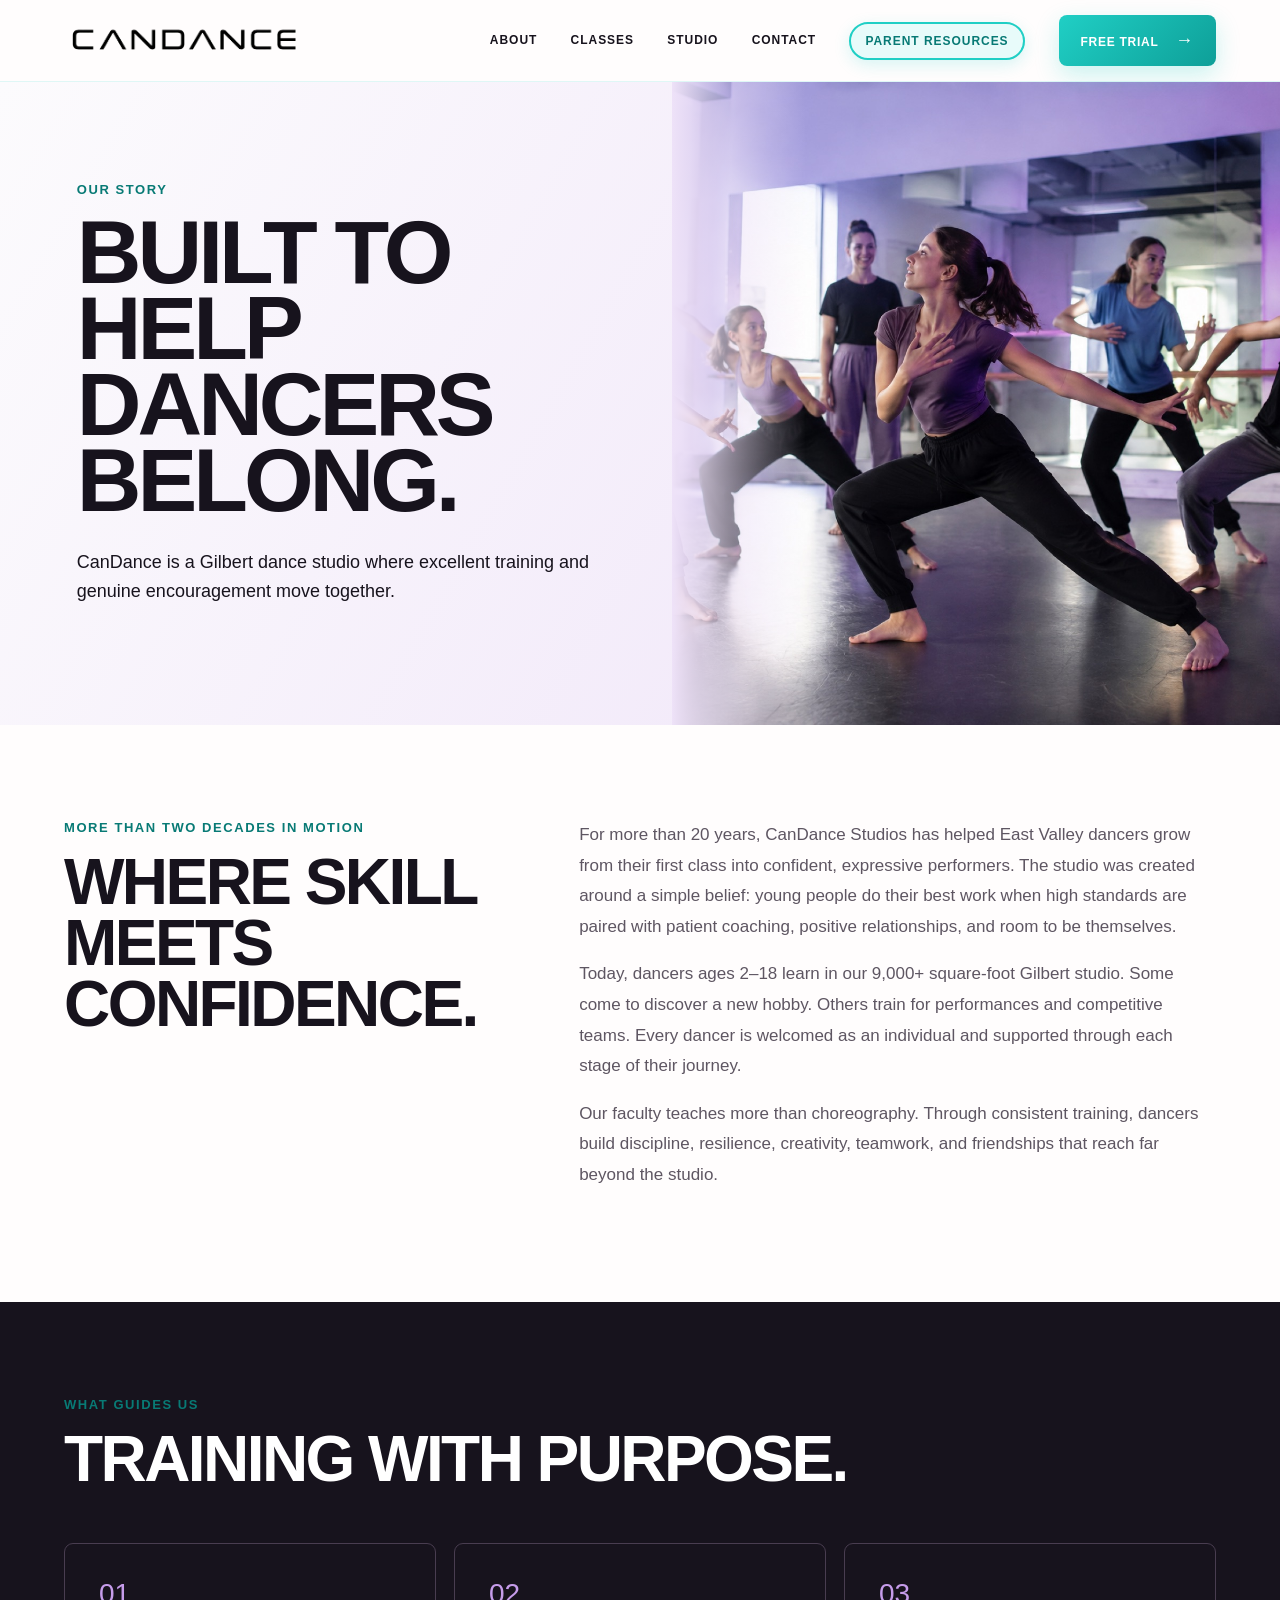
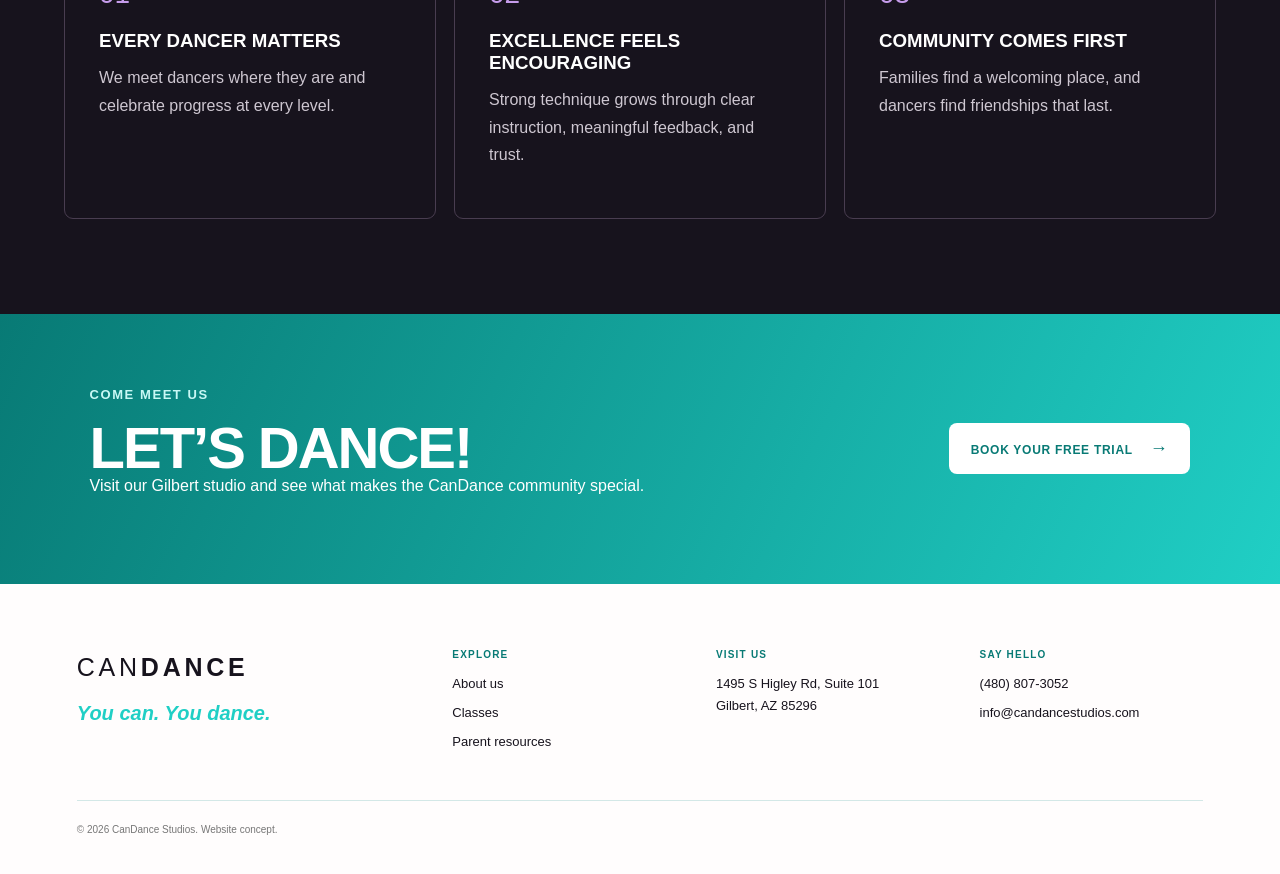
==== about.html @ 549768e2 "Improve class trials and add studio story" ====
<!doctype html>
<html lang="en">
<head><meta charset="utf-8"><meta name="viewport" content="width=device-width, initial-scale=1"><meta name="description" content="Learn the story, mission, and values behind CanDance Studios in Gilbert, Arizona."><title>About CanDance Studios | Gilbert, AZ</title><link rel="stylesheet" href="styles.css"></head>
<body>
  <header class="site-header"><a class="header-logo" href="index.html" aria-label="CanDance home"><img src="images/candance-logo-transparent.png" alt="CanDance"></a><button class="menu-button" aria-label="Toggle navigation" aria-expanded="false">☰</button><nav class="nav" aria-label="Main navigation"><a href="about.html">About</a><a href="index.html#classes">Classes</a><a href="index.html#studio">Studio</a><a href="index.html#contact">Contact</a><a class="parent-tab" href="parent-resources.html">Parent Resources</a></nav><a class="button" href="index.html#contact">Free trial <b>→</b></a></header>
  <main>
    <section class="about-hero"><div class="about-hero-copy"><p class="eyebrow">Our story</p><h1>Built to help dancers belong.</h1><p class="lead">CanDance is a Gilbert dance studio where excellent training and genuine encouragement move together.</p></div><div class="about-hero-image"><img src="images/story-dancers.jpg" alt="A welcoming group of dancers learning together"></div></section>
    <section class="section about-intro"><div><p class="eyebrow">More than two decades in motion</p><h2>Where skill meets confidence.</h2></div><div class="about-copy"><p>For more than 20 years, CanDance Studios has helped East Valley dancers grow from their first class into confident, expressive performers. The studio was created around a simple belief: young people do their best work when high standards are paired with patient coaching, positive relationships, and room to be themselves.</p><p>Today, dancers ages 2–18 learn in our 9,000+ square-foot Gilbert studio. Some come to discover a new hobby. Others train for performances and competitive teams. Every dancer is welcomed as an individual and supported through each stage of their journey.</p><p>Our faculty teaches more than choreography. Through consistent training, dancers build discipline, resilience, creativity, teamwork, and friendships that reach far beyond the studio.</p></div></section>
    <section class="section about-values"><p class="eyebrow">What guides us</p><h2>Training with purpose.</h2><div class="value-grid"><article class="value-card"><span>01</span><h3>Every dancer matters</h3><p>We meet dancers where they are and celebrate progress at every level.</p></article><article class="value-card"><span>02</span><h3>Excellence feels encouraging</h3><p>Strong technique grows through clear instruction, meaningful feedback, and trust.</p></article><article class="value-card"><span>03</span><h3>Community comes first</h3><p>Families find a welcoming place, and dancers find friendships that last.</p></article></div></section>
    <section class="cta"><div><p class="eyebrow">Come meet us</p><h2>Let’s dance!</h2><p>Visit our Gilbert studio and see what makes the CanDance community special.</p></div><a class="button light" href="index.html#contact">Book your free trial <b>→</b></a></section>
  </main>
  <footer><div class="footer-brand"><a class="brand" href="index.html"><span>CAN</span>DANCE</a><p>You can. You dance.</p></div><div><h3>Explore</h3><a href="about.html">About us</a><a href="index.html#classes">Classes</a><a href="parent-resources.html">Parent resources</a></div><div><h3>Visit us</h3><p>1495 S Higley Rd, Suite 101<br>Gilbert, AZ 85296</p></div><div><h3>Say hello</h3><a href="tel:+14808073052">(480) 807-3052</a><a href="mailto:info@candancestudios.com">info@candancestudios.com</a></div><p class="copyright">© 2026 CanDance Studios. Website concept.</p></footer>
  <script>const menu=document.querySelector('.menu-button');const nav=document.querySelector('.nav');menu.addEventListener('click',()=>{const open=nav.classList.toggle('open');menu.setAttribute('aria-expanded',String(open));menu.textContent=open?'×':'☰'});</script>
</body></html>
---- styles.css ----
:root{--ink:#17131d;--purple:#9163c3;--dark:#65368e;--lavender:#f3ebfb;--line:#ded5e6;--paper:#fffdfd}*{box-sizing:border-box}html{scroll-behavior:smooth}body{margin:0;background:var(--paper);color:var(--ink);font-family:Arial,Helvetica,sans-serif}button,input,select{font:inherit}button,a{-webkit-tap-highlight-color:transparent}a{color:inherit;text-decoration:none}img{display:block;width:100%;height:100%;object-fit:cover}.site-header{height:82px;padding:0 clamp(24px,5vw,76px);display:flex;align-items:center;gap:34px;position:sticky;top:0;z-index:30;background:rgba(255,253,253,.94);backdrop-filter:blur(14px);border-bottom:1px solid rgba(101,54,142,.08)}.brand{font-size:25px;font-weight:800;letter-spacing:.15em;white-space:nowrap}.brand span{font-weight:300}.nav{display:flex;justify-content:center;gap:clamp(18px,2.6vw,38px);margin-left:auto;font-size:12px;font-weight:700;text-transform:uppercase;letter-spacing:.08em}.nav a{padding:32px 0}.menu-button{display:none;border:0;background:transparent;font-size:24px}.button{border:0;border-radius:8px;background:linear-gradient(135deg,var(--purple),#72459f);color:#fff;padding:15px 22px;text-transform:uppercase;letter-spacing:.06em;font-size:12px;font-weight:800;cursor:pointer;box-shadow:0 9px 25px rgba(101,54,142,.2);transition:.2s}.button:hover{transform:translateY(-2px)}.button b{font-size:18px;margin-left:13px}.hero{min-height:650px;display:grid;grid-template-columns:45% 55%;background:linear-gradient(105deg,#fcfbfd,#f6f0fb 49%,#eadcf8);overflow:hidden}.hero-copy{padding:100px 5vw 82px max(6vw,42px);z-index:2}.eyebrow{color:var(--dark);font-size:13px;font-weight:800;text-transform:uppercase;letter-spacing:.12em;margin:0 0 17px}h1,h2,h3,p{margin-top:0}h1{font-size:clamp(57px,7vw,94px);line-height:.85;text-transform:uppercase;letter-spacing:-.045em;margin:0 0 29px}h1 em{color:var(--purple);font-style:normal}.lead{max-width:540px;font-size:18px;line-height:1.65}.hero-actions{display:flex;align-items:center;gap:25px;margin-top:31px}.text-link{font-size:12px;font-weight:800;text-transform:uppercase;border-bottom:1px solid;padding:13px 0}.rating{margin-top:38px;display:flex;gap:8px;align-items:center;font-size:13px}.rating span{color:var(--purple);letter-spacing:.12em}.rating small{color:#6c6570}.hero-art{position:relative;min-height:650px}.hero-art:after{content:"";position:absolute;inset:0;background:linear-gradient(90deg,#f6f0fb,transparent 26%),linear-gradient(0deg,rgba(139,87,182,.17),transparent 40%)}.hero-art img{mix-blend-mode:multiply;filter:saturate(.72);object-position:center}.glow{position:absolute;background:white;box-shadow:0 0 25px 10px rgba(187,137,240,.55);z-index:2;border-radius:5px}.glow.one{width:8px;height:300px;right:10%;top:15%}.glow.two{height:8px;width:260px;left:14%;bottom:13%}.age-badge{position:absolute;z-index:3;right:8%;bottom:7%;width:92px;height:92px;border-radius:50%;display:grid;place-content:center;text-align:center;background:var(--ink);color:#fff;text-transform:uppercase;font-size:10px;letter-spacing:.1em;transform:rotate(7deg)}.age-badge strong{font-size:21px;letter-spacing:0}.benefits{display:grid;grid-template-columns:repeat(4,1fr);padding:42px 5vw;border-bottom:1px solid var(--line)}.benefits article{text-align:center;padding:8px 26px;border-right:1px solid var(--line)}.benefits article:last-child{border:0}.benefits span{display:block;color:var(--purple);font-size:42px;height:52px}.benefits h3{text-transform:uppercase;font-size:13px;margin:10px 0}.benefits p{font-size:13px;line-height:1.6;color:#5e5662}.section{padding:95px max(5vw,24px)}.programs{background:linear-gradient(120deg,#fbf8fd,#f4ebfb)}.section-heading{display:flex;align-items:flex-end;justify-content:space-between;margin-bottom:36px;gap:25px}.section-heading h2,.story h2,.schedule h2,.cta h2,.modal h2{font-size:clamp(36px,4.2vw,61px);line-height:1;text-transform:uppercase;letter-spacing:-.035em;margin:0;max-width:760px}.outline-button{border:1px solid #85768e;border-radius:5px;padding:13px 19px;text-transform:uppercase;font-size:11px;font-weight:800}.program-grid{display:grid;grid-template-columns:repeat(4,1fr);gap:15px}.program-card{background:white;border-radius:9px;overflow:hidden;box-shadow:0 8px 30px rgba(60,33,77,.06);transition:.25s}.program-card:hover{transform:translateY(-7px)}.program-image{height:285px}.program-content{padding:19px 20px 22px}.program-content small{color:var(--dark);font-size:10px;text-transform:uppercase;font-weight:800;letter-spacing:.09em}.program-content h3{text-transform:uppercase;font-size:18px;margin:8px 0}.program-content p{color:#5a535d;font-size:13px;line-height:1.55;min-height:60px}.try-class{background:transparent;border:0;padding:0;color:var(--dark);font-size:11px;text-transform:uppercase;font-weight:800;cursor:pointer}.story{display:grid;grid-template-columns:1fr 1fr;min-height:650px;background:var(--ink);color:#fff}.story-image{position:relative;min-height:600px}.story-image:after{content:"";position:absolute;inset:0;background:linear-gradient(90deg,transparent 60%,var(--ink))}.story-copy{padding:100px 7vw 80px 6vw;align-self:center}.story-copy>p:not(.eyebrow){font-size:16px;line-height:1.8;color:#cec7d1;margin:28px 0}.story .eyebrow{color:#bd90e4}.stats{display:grid;grid-template-columns:repeat(3,1fr);gap:15px;border-block:1px solid #4a3d51;padding:24px 0}.stats strong{display:block;font-size:25px;color:#c69ceb}.stats span{display:block;font-size:10px;text-transform:uppercase;margin-top:5px;color:#aaa1ae}.schedule{display:grid;grid-template-columns:.75fr 1.25fr;gap:8vw}.schedule-note{font-size:15px;line-height:1.7;color:#635b67;max-width:430px;margin-top:25px}.schedule-list{border-top:1px solid #aea3b4}.schedule-list>div{display:grid;grid-template-columns:110px 1fr 85px 72px;align-items:center;gap:15px;padding:22px 0;border-bottom:1px solid #dcd4e0}.schedule-list strong{font-size:12px;text-transform:uppercase;color:var(--dark)}.schedule-list span{font-weight:800}.schedule-list small{display:block;font-size:10px;color:#7b727f;margin-top:4px;font-weight:400}.schedule-list b{font-size:13px}blockquote{text-align:center;margin:0;padding:90px 24px;background:var(--lavender);font:italic clamp(28px,4vw,50px) Georgia,serif;color:#4f2c6d}blockquote cite{display:block;margin-top:18px;font:800 11px Arial,sans-serif;text-transform:uppercase;letter-spacing:.1em;color:var(--ink)}.cta{background:linear-gradient(115deg,#5f3189,#9763c4);color:white;padding:73px max(7vw,30px);display:flex;align-items:center;justify-content:space-between;gap:30px}.cta .eyebrow{color:#e8cdfc}.cta h2{font-size:58px}.button.light{background:#fff;color:var(--dark);box-shadow:none}footer{display:grid;grid-template-columns:1.5fr repeat(3,1fr);gap:40px;padding:62px 6vw 26px;font-size:13px;line-height:1.7}footer h3{color:var(--dark);font-size:10px;text-transform:uppercase;letter-spacing:.12em}footer>div:not(.footer-brand) a{display:block;margin-bottom:7px}.footer-brand p{font:italic 20px Georgia,serif;color:var(--purple);margin-top:14px}.copyright{grid-column:1/-1;border-top:1px solid var(--line);padding-top:20px;font-size:10px;color:#777}.modal-backdrop{position:fixed;z-index:100;inset:0;background:rgba(20,12,25,.72);display:grid;place-items:center;padding:20px;backdrop-filter:blur(8px)}.modal-backdrop[hidden],[hidden]{display:none}.modal{background:white;width:min(620px,100%);max-height:92vh;overflow:auto;padding:46px;border-radius:13px;position:relative}.modal h2{font-size:43px}.modal-close{position:absolute;right:18px;top:12px;background:transparent;border:0;font-size:31px;cursor:pointer}.modal form{display:grid;grid-template-columns:1fr 1fr;gap:16px}.modal label{font-size:11px;text-transform:uppercase;font-weight:800}.modal input,.modal select{width:100%;border:1px solid #cfc5d5;border-radius:6px;padding:12px;margin-top:7px;background:white}.modal form .button{grid-column:1/-1}.success-view{text-align:center;padding:30px 0}.success-view>span{display:grid;place-items:center;margin:0 auto 22px;background:var(--purple);color:white;border-radius:50%;width:62px;height:62px;font-size:30px}
@media(max-width:900px){.site-header{height:70px}.menu-button{display:block;margin-left:auto}.nav{display:none;position:absolute;top:69px;left:0;right:0;background:white;padding:20px 28px;flex-direction:column;align-items:flex-start;gap:0}.nav.open{display:flex}.nav a{padding:13px 0}.site-header>.trial-button{display:none}.hero{grid-template-columns:1fr}.hero-copy{padding:72px 8vw 45px}.hero-art{min-height:470px}.benefits{grid-template-columns:1fr 1fr}.program-grid{grid-template-columns:1fr 1fr}.story{grid-template-columns:1fr}.story-image{min-height:480px}.story-copy{padding:50px 8vw 75px}.schedule{grid-template-columns:1fr}.cta{align-items:flex-start;flex-direction:column}footer{grid-template-columns:1fr 1fr}}

/* One strong typographic voice throughout, matching the “Let’s dance!” heading. */
body,button,input,select,textarea,blockquote,blockquote cite,.footer-brand p{font-family:Arial,Helvetica,sans-serif}
blockquote{font-size:clamp(28px,4vw,50px);font-style:italic;font-weight:800}
.footer-brand p{font-size:20px;font-style:italic;font-weight:800}
.about-hero{min-height:540px;display:grid;grid-template-columns:1.05fr .95fr;background:linear-gradient(120deg,#fcfbfd,#eee2f8)}
.about-hero-copy{padding:100px max(6vw,36px);align-self:center}.about-hero-copy h1{font-size:clamp(52px,7vw,92px)}
.about-hero-image{min-height:540px;position:relative}.about-hero-image:after{content:"";position:absolute;inset:0;background:linear-gradient(90deg,#eee2f8,transparent 22%)}
.about-intro{display:grid;grid-template-columns:.75fr 1.25fr;gap:8vw}.about-intro h2,.about-values h2{font-size:clamp(38px,5vw,68px);line-height:.95;text-transform:uppercase;letter-spacing:-.04em}
.about-copy p{font-size:17px;line-height:1.8;color:#5e5662}.about-values{background:var(--ink);color:white}.value-grid{display:grid;grid-template-columns:repeat(3,1fr);gap:18px;margin-top:42px}.value-card{padding:34px;border:1px solid #493d50;border-radius:9px}.value-card span{color:#c69ceb;font-size:28px}.value-card h3{text-transform:uppercase;margin:20px 0 12px}.value-card p{color:#cec7d1;line-height:1.7}
@media(max-width:900px){.about-hero,.about-intro{grid-template-columns:1fr}.about-hero-image{min-height:420px;order:-1}.value-grid{grid-template-columns:1fr}}
@media(max-width:580px){h1{font-size:59px}.hero-actions{align-items:flex-start;flex-direction:column}.hero-art{min-height:400px}.benefits,.program-grid{grid-template-columns:1fr}.benefits article{border-right:0;border-bottom:1px solid var(--line);padding:28px 20px}.section{padding-block:72px}.section-heading{align-items:flex-start;flex-direction:column}.program-image{height:320px}.story-image{min-height:400px}.schedule-list>div{grid-template-columns:72px 1fr 68px}.schedule-list button{display:none}.cta h2{font-size:50px}footer{grid-template-columns:1fr}.modal{padding:39px 23px}.modal form{grid-template-columns:1fr}.modal form .button{grid-column:auto}}
.video-section{display:grid;grid-template-columns:.7fr 1.3fr;gap:7vw;align-items:center;padding:95px max(5vw,24px);background:var(--ink);color:#fff}.video-heading h2{font-size:clamp(36px,4.2vw,61px);line-height:1;text-transform:uppercase;letter-spacing:-.035em;margin:0 0 23px}.video-heading>p:not(.eyebrow){color:#cfc7d2;font-size:15px;line-height:1.7;max-width:440px;margin-bottom:26px}.video-section .eyebrow{color:#bd90e4}.video-frame{position:relative;aspect-ratio:16/9;border-radius:12px;overflow:hidden;background:#09070b;box-shadow:0 25px 70px rgba(0,0,0,.38)}.video-frame iframe{position:absolute;inset:0;width:100%;height:100%;border:0}.video-local-message{position:absolute;inset:0;padding:35px;display:flex;flex-direction:column;align-items:center;justify-content:center;text-align:center;background:linear-gradient(135deg,#26162f,#57316f)}.video-local-message[hidden]{display:none}.video-local-message strong{font-size:clamp(24px,3vw,42px);text-transform:uppercase}.video-local-message span{max-width:460px;margin:14px 0 22px;color:#ddd1e3;line-height:1.6}.video-local-message a{padding-bottom:5px;border-bottom:1px solid;font-size:11px;font-weight:800;text-transform:uppercase;letter-spacing:.08em}@media(max-width:900px){.video-section{grid-template-columns:1fr}}
.header-logo{position:relative;display:block;width:240px;height:44px;overflow:hidden;flex:none}.header-logo img{position:absolute;top:-20px;left:0;width:100%;height:auto;object-fit:contain}@media(max-width:580px){.header-logo{width:190px;height:38px}.header-logo img{top:-14px}}
.rating,.rating small{font-size:16px}
.social-links{display:flex;align-items:center;gap:7px;flex:none}.social-links a{width:34px;height:34px;border:1px solid #ded4e4;border-radius:50%;display:grid;place-items:center;transition:.2s}.social-links a:hover{background:var(--lavender);border-color:#c2a9d5;transform:translateY(-2px)}.social-links img{width:15px;height:15px;object-fit:contain}@media(max-width:1100px){.site-header{gap:16px}.nav{gap:17px}.header-logo{width:210px}}@media(max-width:900px){.social-links{margin-left:0}.social-links a{width:30px;height:30px}.social-links img{width:14px;height:14px}}@media(max-width:580px){.site-header{padding-inline:14px;gap:9px}.header-logo{width:170px}.social-links{gap:4px}.social-links a{width:27px;height:27px}.social-links img{width:12px;height:12px}}

/* Aqua teal brand palette */
:root{--purple:#20CFC5;--dark:#087A75;--lavender:#E8FBFA;--line:#D3E8E7}
.site-header{border-bottom-color:rgba(32,207,197,.14)}
.button{background:linear-gradient(135deg,#20CFC5,#0E9F98);box-shadow:0 9px 25px rgba(32,207,197,.24)}
.hero{background:linear-gradient(105deg,#FCFEFE,#F0FBFA 49%,#DDF8F6)}
.hero-art:after{background:linear-gradient(90deg,#F0FBFA,transparent 26%),linear-gradient(0deg,rgba(32,207,197,.17),transparent 40%)}
.glow{box-shadow:0 0 25px 10px rgba(32,207,197,.48)}
.programs{background:linear-gradient(120deg,#FBFEFE,#E8FBFA)}
.program-card{box-shadow:0 8px 30px rgba(8,122,117,.08)}
.outline-button{border-color:#77AAA7}
.story .eyebrow,.video-section .eyebrow{color:#72E3DC}
.stats{border-block-color:#315452}
.stats strong{color:#55DDD5}
blockquote{color:#086B67}
.cta{background:linear-gradient(115deg,#087A75,#20CFC5)}
.cta .eyebrow{color:#C9F8F5}
.video-local-message{background:linear-gradient(135deg,#123332,#087A75)}
.social-links a{border-color:#C9E5E3}
.social-links a:hover{background:#E8FBFA;border-color:#72DCD6}
.social-links img{filter:invert(38%) sepia(31%) saturate(1432%) hue-rotate(127deg) brightness(91%) contrast(94%)}

.nav .parent-tab{padding:10px 14px;margin-block:21px;border:2px solid #20CFC5;border-radius:999px;color:#087A75;background:#E8FBFA;box-shadow:0 5px 16px rgba(32,207,197,.18)}
.nav .parent-tab:hover{background:#20CFC5;color:#073F3C}
.parent-resources{background:#F2FCFB;display:grid;grid-template-columns:.75fr 1.5fr;gap:7vw;align-items:center}
.parent-intro>p:not(.eyebrow){max-width:480px;color:#4E6664;font-size:16px;line-height:1.7;margin-top:24px}
.parent-intro h2{font-size:clamp(40px,5vw,68px);line-height:.95;text-transform:uppercase;letter-spacing:-.04em;margin:0}
.resource-grid{display:grid;grid-template-columns:repeat(3,1fr);gap:14px}
.resource-card{min-height:250px;padding:27px 24px;background:#fff;border:1px solid #C9E5E3;border-radius:10px;display:flex;flex-direction:column;transition:.22s;box-shadow:0 10px 30px rgba(8,122,117,.06)}
.resource-card:hover{transform:translateY(-5px);border-color:#20CFC5;box-shadow:0 16px 34px rgba(8,122,117,.13)}
.resource-card span{color:#20CFC5;font-size:13px;font-weight:800;letter-spacing:.12em}
.resource-card h3{text-transform:uppercase;font-size:18px;margin:25px 0 12px}
.resource-card p{color:#546765;font-size:13px;line-height:1.6}
.resource-card b{margin-top:auto;color:#087A75;font-size:11px;text-transform:uppercase;letter-spacing:.05em}
@media(max-width:1100px){.nav .parent-tab{padding-inline:10px}}
@media(max-width:900px){.nav .parent-tab{margin-block:4px;padding:11px 14px}.parent-resources{grid-template-columns:1fr}.resource-grid{grid-template-columns:repeat(3,1fr)}}
@media(max-width:700px){.resource-grid{grid-template-columns:1fr}.resource-card{min-height:210px}}

.resource-header{justify-content:space-between}.back-home{color:#087A75;font-size:12px;font-weight:800;text-transform:uppercase;letter-spacing:.07em}.resource-hero{padding:95px max(7vw,28px) 75px;background:linear-gradient(115deg,#F8FEFD,#DDF8F6)}.resource-hero h1{font-size:clamp(55px,8vw,105px);margin-bottom:30px}.resource-hero>p:last-child{max-width:690px;font-size:18px;line-height:1.7}.class-finder{padding:70px max(7vw,28px) 100px}.finder-panel{max-width:720px;margin:0 auto 60px;text-align:center}.finder-panel label{display:block;font-size:clamp(27px,4vw,43px);font-weight:800;text-transform:uppercase;letter-spacing:-.025em;margin-bottom:22px}.finder-panel select{width:100%;padding:18px 48px 18px 20px;border:2px solid #20CFC5;border-radius:9px;background:#fff;color:#17131d;font-size:16px;box-shadow:0 10px 30px rgba(8,122,117,.10)}.selected-class{scroll-margin-top:110px}.selected-heading{display:flex;justify-content:space-between;align-items:end;gap:24px;margin-bottom:30px}.selected-heading h2{font-size:clamp(36px,5vw,66px);text-transform:uppercase;margin:0}.selected-heading button{border:1px solid #087A75;background:#fff;color:#087A75;border-radius:999px;padding:11px 17px;font-weight:800;cursor:pointer}.update-grid{display:grid;grid-template-columns:repeat(3,1fr);gap:16px}.update-grid article{padding:30px;background:#F2FCFB;border-top:5px solid #20CFC5;min-height:270px}.update-grid span,.directory-label{color:#087A75;font-size:11px;font-weight:800;text-transform:uppercase;letter-spacing:.1em}.update-grid h3{font-size:21px;margin:30px 0 13px}.update-grid p{font-size:14px;line-height:1.65;color:#4E6664}.update-grid a{display:inline-block;margin-top:10px;color:#087A75;font-size:11px;font-weight:800;text-transform:uppercase;border-bottom:1px solid}.class-directory{max-width:1050px;margin:auto}.directory-label{text-align:center;margin-bottom:20px}.class-buttons{display:flex;flex-wrap:wrap;justify-content:center;gap:10px}.class-buttons button{border:1px solid #B9DDDA;border-radius:999px;background:#fff;padding:13px 18px;color:#274E4B;font-weight:700;cursor:pointer;transition:.2s}.class-buttons button:hover{background:#20CFC5;border-color:#20CFC5;color:#073F3C;transform:translateY(-2px)}.resource-footer{display:flex;justify-content:space-between;grid-template-columns:none;background:#17131d;color:#fff;padding:32px max(7vw,28px)}.resource-footer p{margin:0}.resource-footer a{color:#72E3DC;font-weight:800}@media(max-width:760px){.resource-hero{padding-top:70px}.update-grid{grid-template-columns:1fr}.selected-heading{align-items:flex-start;flex-direction:column}.resource-footer{display:block}.resource-footer a{display:block;margin-top:10px}}
.header-logo{border:0;background:transparent}.header-logo img{mix-blend-mode:normal}.parent-schedule{background:#F2FCFB}.parent-schedule .schedule-list>div{grid-template-columns:110px 1fr 85px}
.resource-jump{display:flex;gap:12px;margin-top:32px}.resource-jump a{padding:14px 20px;border:2px solid #087A75;border-radius:999px;color:#087A75;font-size:12px;font-weight:800;text-transform:uppercase;letter-spacing:.06em}.resource-jump .schedule-jump{background:#20CFC5;border-color:#20CFC5;color:#073F3C;box-shadow:0 9px 24px rgba(32,207,197,.25)}.parent-schedule{scroll-margin-top:82px;border-bottom:1px solid #C9E5E3}.class-finder{scroll-margin-top:82px}@media(max-width:580px){.resource-jump{align-items:flex-start;flex-direction:column}.resource-jump a{width:100%;text-align:center}}
.resource-jump .gallery-jump{background:#17131d;border-color:#17131d;color:#fff}.resource-jump .gallery-jump:hover{background:#087A75;border-color:#087A75}
.social-links img.google-icon{width:18px;height:18px;filter:none}
.team-app{padding:38px max(7vw,28px);display:flex;align-items:center;justify-content:space-between;gap:30px;background:#17131d;color:#fff}.team-app .eyebrow{color:#72E3DC;margin-bottom:8px}.team-app h2{font-size:clamp(28px,4vw,44px);text-transform:uppercase;margin:0 0 8px}.team-app p{color:#D3E8E7;margin:0}.app-buttons{display:flex;gap:12px;flex:none}.app-buttons a{min-width:155px;padding:12px 19px;border:1px solid #72E3DC;border-radius:9px;display:flex;flex-direction:column;transition:.2s}.app-buttons a:hover{background:#087A75;transform:translateY(-2px)}.app-buttons span{font-size:10px;text-transform:uppercase;letter-spacing:.07em}.app-buttons strong{font-size:20px;margin-top:2px}@media(max-width:760px){.team-app{align-items:flex-start;flex-direction:column}.app-buttons{width:100%}.app-buttons a{min-width:0;flex:1}}@media(max-width:440px){.app-buttons{flex-direction:column}}
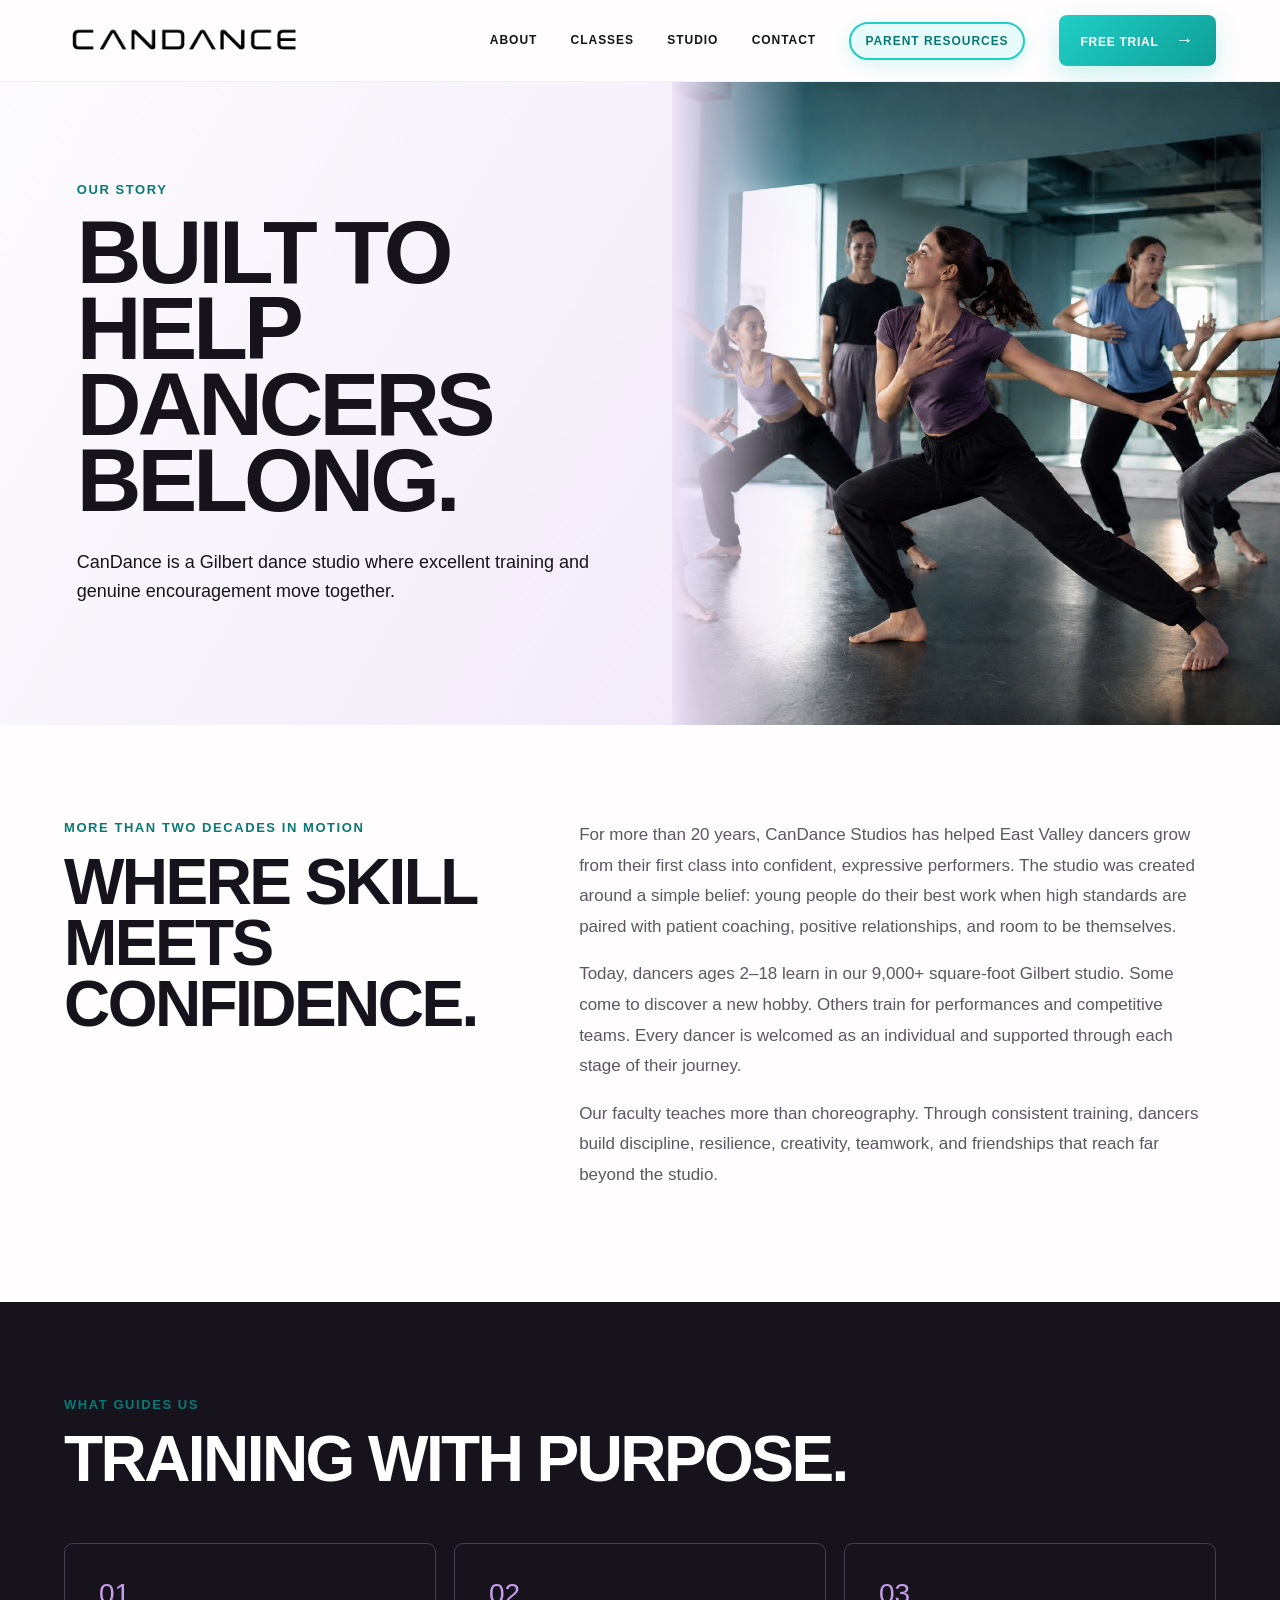
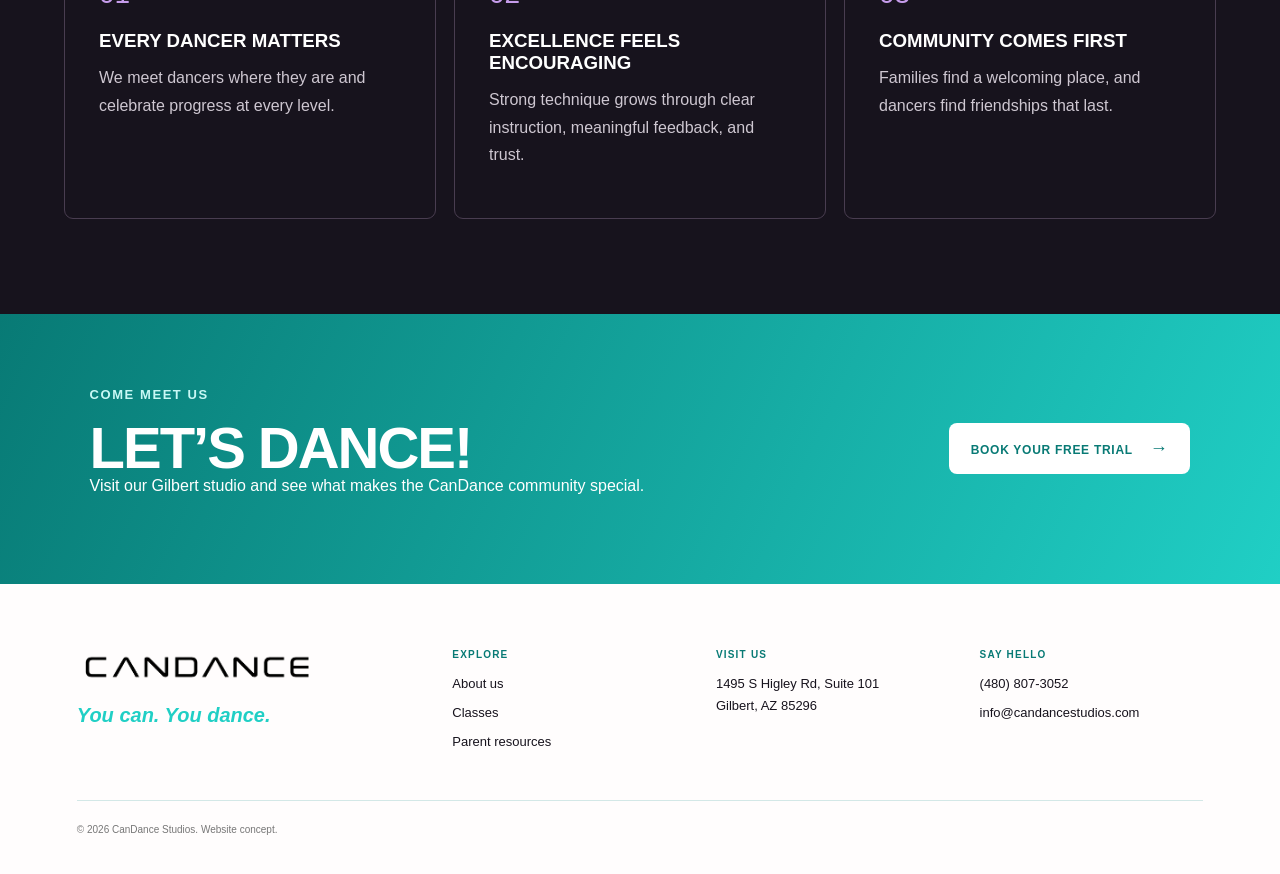
==== commit 96d290ba: "Use official logo in footer" ====
--- a/about.html
+++ b/about.html
@@ -9,6 +9,6 @@
     <section class="section about-values"><p class="eyebrow">What guides us</p><h2>Training with purpose.</h2><div class="value-grid"><article class="value-card"><span>01</span><h3>Every dancer matters</h3><p>We meet dancers where they are and celebrate progress at every level.</p></article><article class="value-card"><span>02</span><h3>Excellence feels encouraging</h3><p>Strong technique grows through clear instruction, meaningful feedback, and trust.</p></article><article class="value-card"><span>03</span><h3>Community comes first</h3><p>Families find a welcoming place, and dancers find friendships that last.</p></article></div></section>
     <section class="cta"><div><p class="eyebrow">Come meet us</p><h2>Let’s dance!</h2><p>Visit our Gilbert studio and see what makes the CanDance community special.</p></div><a class="button light" href="index.html#contact">Book your free trial <b>→</b></a></section>
   </main>
-  <footer><div class="footer-brand"><a class="brand" href="index.html"><span>CAN</span>DANCE</a><p>You can. You dance.</p></div><div><h3>Explore</h3><a href="about.html">About us</a><a href="index.html#classes">Classes</a><a href="parent-resources.html">Parent resources</a></div><div><h3>Visit us</h3><p>1495 S Higley Rd, Suite 101<br>Gilbert, AZ 85296</p></div><div><h3>Say hello</h3><a href="tel:+14808073052">(480) 807-3052</a><a href="mailto:info@candancestudios.com">info@candancestudios.com</a></div><p class="copyright">© 2026 CanDance Studios. Website concept.</p></footer>
+  <footer><div class="footer-brand"><a class="header-logo footer-logo" href="index.html" aria-label="CanDance home"><img src="images/candance-logo-transparent.png" alt="CanDance"></a><p>You can. You dance.</p></div><div><h3>Explore</h3><a href="about.html">About us</a><a href="index.html#classes">Classes</a><a href="parent-resources.html">Parent resources</a></div><div><h3>Visit us</h3><p>1495 S Higley Rd, Suite 101<br>Gilbert, AZ 85296</p></div><div><h3>Say hello</h3><a href="tel:+14808073052">(480) 807-3052</a><a href="mailto:info@candancestudios.com">info@candancestudios.com</a></div><p class="copyright">© 2026 CanDance Studios. Website concept.</p></footer>
   <script>const menu=document.querySelector('.menu-button');const nav=document.querySelector('.nav');menu.addEventListener('click',()=>{const open=nav.classList.toggle('open');menu.setAttribute('aria-expanded',String(open));menu.textContent=open?'×':'☰'});</script>
 </body></html>
--- a/styles.css
+++ b/styles.css
@@ -14,6 +14,7 @@
 @media(max-width:580px){h1{font-size:59px}.hero-actions{align-items:flex-start;flex-direction:column}.hero-art{min-height:400px}.benefits,.program-grid{grid-template-columns:1fr}.benefits article{border-right:0;border-bottom:1px solid var(--line);padding:28px 20px}.section{padding-block:72px}.section-heading{align-items:flex-start;flex-direction:column}.program-image{height:320px}.story-image{min-height:400px}.schedule-list>div{grid-template-columns:72px 1fr 68px}.schedule-list button{display:none}.cta h2{font-size:50px}footer{grid-template-columns:1fr}.modal{padding:39px 23px}.modal form{grid-template-columns:1fr}.modal form .button{grid-column:auto}}
 .video-section{display:grid;grid-template-columns:.7fr 1.3fr;gap:7vw;align-items:center;padding:95px max(5vw,24px);background:var(--ink);color:#fff}.video-heading h2{font-size:clamp(36px,4.2vw,61px);line-height:1;text-transform:uppercase;letter-spacing:-.035em;margin:0 0 23px}.video-heading>p:not(.eyebrow){color:#cfc7d2;font-size:15px;line-height:1.7;max-width:440px;margin-bottom:26px}.video-section .eyebrow{color:#bd90e4}.video-frame{position:relative;aspect-ratio:16/9;border-radius:12px;overflow:hidden;background:#09070b;box-shadow:0 25px 70px rgba(0,0,0,.38)}.video-frame iframe{position:absolute;inset:0;width:100%;height:100%;border:0}.video-local-message{position:absolute;inset:0;padding:35px;display:flex;flex-direction:column;align-items:center;justify-content:center;text-align:center;background:linear-gradient(135deg,#26162f,#57316f)}.video-local-message[hidden]{display:none}.video-local-message strong{font-size:clamp(24px,3vw,42px);text-transform:uppercase}.video-local-message span{max-width:460px;margin:14px 0 22px;color:#ddd1e3;line-height:1.6}.video-local-message a{padding-bottom:5px;border-bottom:1px solid;font-size:11px;font-weight:800;text-transform:uppercase;letter-spacing:.08em}@media(max-width:900px){.video-section{grid-template-columns:1fr}}
 .header-logo{position:relative;display:block;width:240px;height:44px;overflow:hidden;flex:none}.header-logo img{position:absolute;top:-20px;left:0;width:100%;height:auto;object-fit:contain}@media(max-width:580px){.header-logo{width:190px;height:38px}.header-logo img{top:-14px}}
+.footer-logo{margin-bottom:12px}
 .rating,.rating small{font-size:16px}
 .social-links{display:flex;align-items:center;gap:7px;flex:none}.social-links a{width:34px;height:34px;border:1px solid #ded4e4;border-radius:50%;display:grid;place-items:center;transition:.2s}.social-links a:hover{background:var(--lavender);border-color:#c2a9d5;transform:translateY(-2px)}.social-links img{width:15px;height:15px;object-fit:contain}@media(max-width:1100px){.site-header{gap:16px}.nav{gap:17px}.header-logo{width:210px}}@media(max-width:900px){.social-links{margin-left:0}.social-links a{width:30px;height:30px}.social-links img{width:14px;height:14px}}@media(max-width:580px){.site-header{padding-inline:14px;gap:9px}.header-logo{width:170px}.social-links{gap:4px}.social-links a{width:27px;height:27px}.social-links img{width:12px;height:12px}}
 
